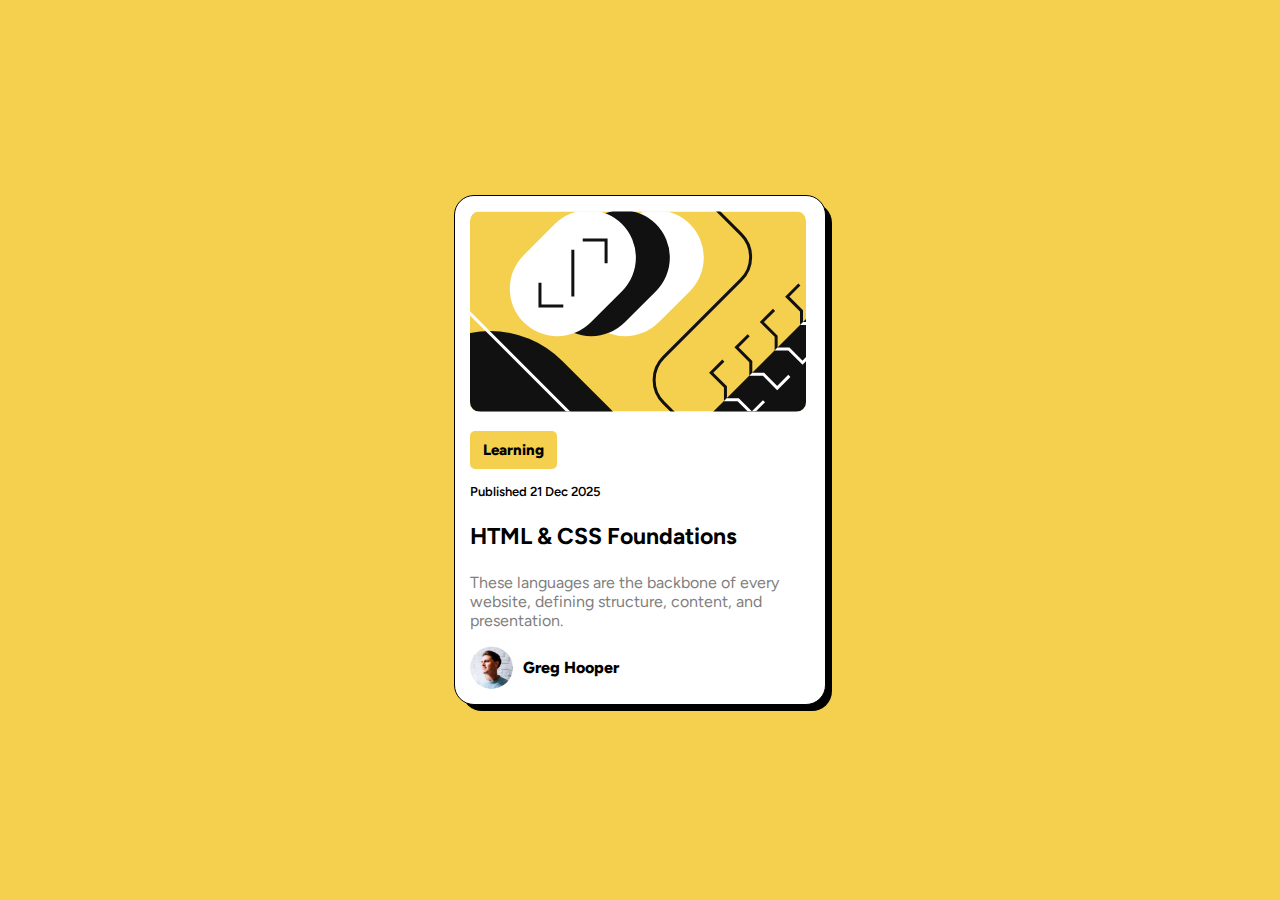
==== blogPreviewChallenge/index.html @ cc7f3790 "Add files via upload" ====
<!DOCTYPE html>

<html lang="en-US">
    <head>
        <meta charset="UTF-8">
        <meta name="viewport" content="width=device-width, initial-scale=1.0">
        <title>Blog Preview</title>

        <link rel="icon" href="/blogPreviewChallenge/ImageFile/favicon-32x32.png" type="image/x-icon">

        <link rel="stylesheet" type="text/css" href="/blogPreviewChallenge/styles.css">
        <link rel="stylesheet" href="https://fonts.googleapis.com/css2?family=Material+Symbols+Outlined"/>
        <link rel="stylesheet" href="https://fonts.googleapis.com/css?family=Figtree">
    </head>

    <body>
        <div class="container">
            <div class="blog-preview-container">
                <img src="/blogPreviewChallenge/ImageFile/illustration-article.svg" alt="no pic" class="blog-preview-image">
                <p class="blog-preview-topic">Learning</p>
                <p class="blog-preview-date">Published 21 Dec 2025</p>
                <p class="title">HTML & CSS Foundations</p>
                <p class="subtitle">These languages are the backbone of every website, defining structure, content, and presentation.</p>
                <div class="blog-preview-user">
                    <img src="/blogPreviewChallenge/ImageFile/image-avatar.webp" alt="no pic">
                    <span>Greg Hooper</span> 
                </div>
            </div>
            <div class="background-container"></div>
        </div>
    </body>
</html>
---- blogPreviewChallenge/styles.css ----
body{
    box-sizing: border-box;
    margin: auto 0px
}

.container{
    position: relative;
    width: 100%;
    height: 100vh;
    display: flex;
    justify-content: center;
    align-items: center;
    background: hsl(47, 88%, 63%)
}

.blog-preview-container{
    width: 340px;
    padding: 15px;
    border-radius: 20px;
    background: white;
    z-index: 1;
    border: 1px solid black;
}

.blog-preview-image{
    background-size: cover;
    background-position: center;
    border-radius: 10px;
}

.blog-preview-topic{
    font-size: 15px;
    padding: 10px 13px;
    background: hsl(47, 88%, 63%);
    color: black;
    font-weight: 800;
    width: max-content;
    border-radius: 5px;
    font-family: "Figtree", sans-serif;
}

.blog-preview-date{
    font-size: 13px;
    font-weight: 580;
    font-family: "Figtree", sans-serif;
}

.title{
    font-size: 23px;
    font-weight: bolder;
    font-family: "Figtree", sans-serif;
    display: block;
    cursor: pointer;
}

.title:active{
    color: hsl(47, 88%, 63%);
}

.subtitle{
    font-size: 16px;
    font-family: "Figtree", sans-serif;
    color: grey;
}

.blog-preview-user{
    display: flex;
    justify-content: left;
    align-items: center;
}

.blog-preview-user img{
    width: 43px;
    height: 43px;
    border-radius: 100%;
    object-fit: cover;;
}

.blog-preview-user span{
    font-size: 16px;
    font-weight: 800;
    font-family: "Figtree", sans-serif;
    margin-left: 10px;
}

.background-container{
    width: 370px;
    height: 508px;
    background: black;
    border-radius: 20px;
    position: absolute; 
    top: 50%; 
    left: 50%; 
    transform: translate(-50%, -50%);
    margin-top: 7px;
    margin-left: 7px;
}
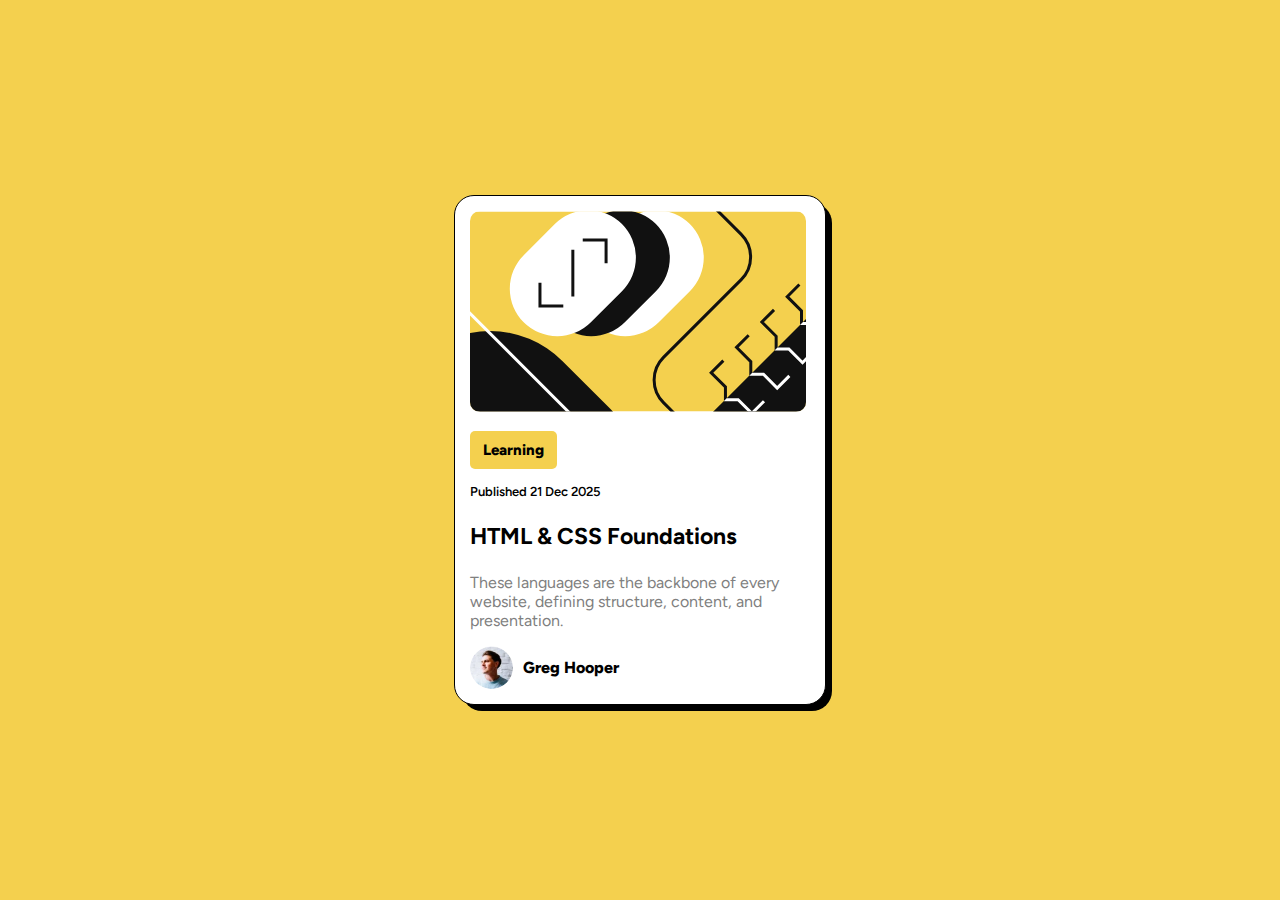
==== commit cf99a37f: "Add files via upload" ====
--- a/blogPreviewChallenge/index.html
+++ b/blogPreviewChallenge/index.html
@@ -8,7 +8,7 @@
 
         <link rel="icon" href="/blogPreviewChallenge/ImageFile/favicon-32x32.png" type="image/x-icon">
 
-        <link rel="stylesheet" type="text/css" href="/blogPreviewChallenge/styles.css">
+        <link rel="stylesheet" type="text/css" href="styles.css">
         <link rel="stylesheet" href="https://fonts.googleapis.com/css2?family=Material+Symbols+Outlined"/>
         <link rel="stylesheet" href="https://fonts.googleapis.com/css?family=Figtree">
     </head>
